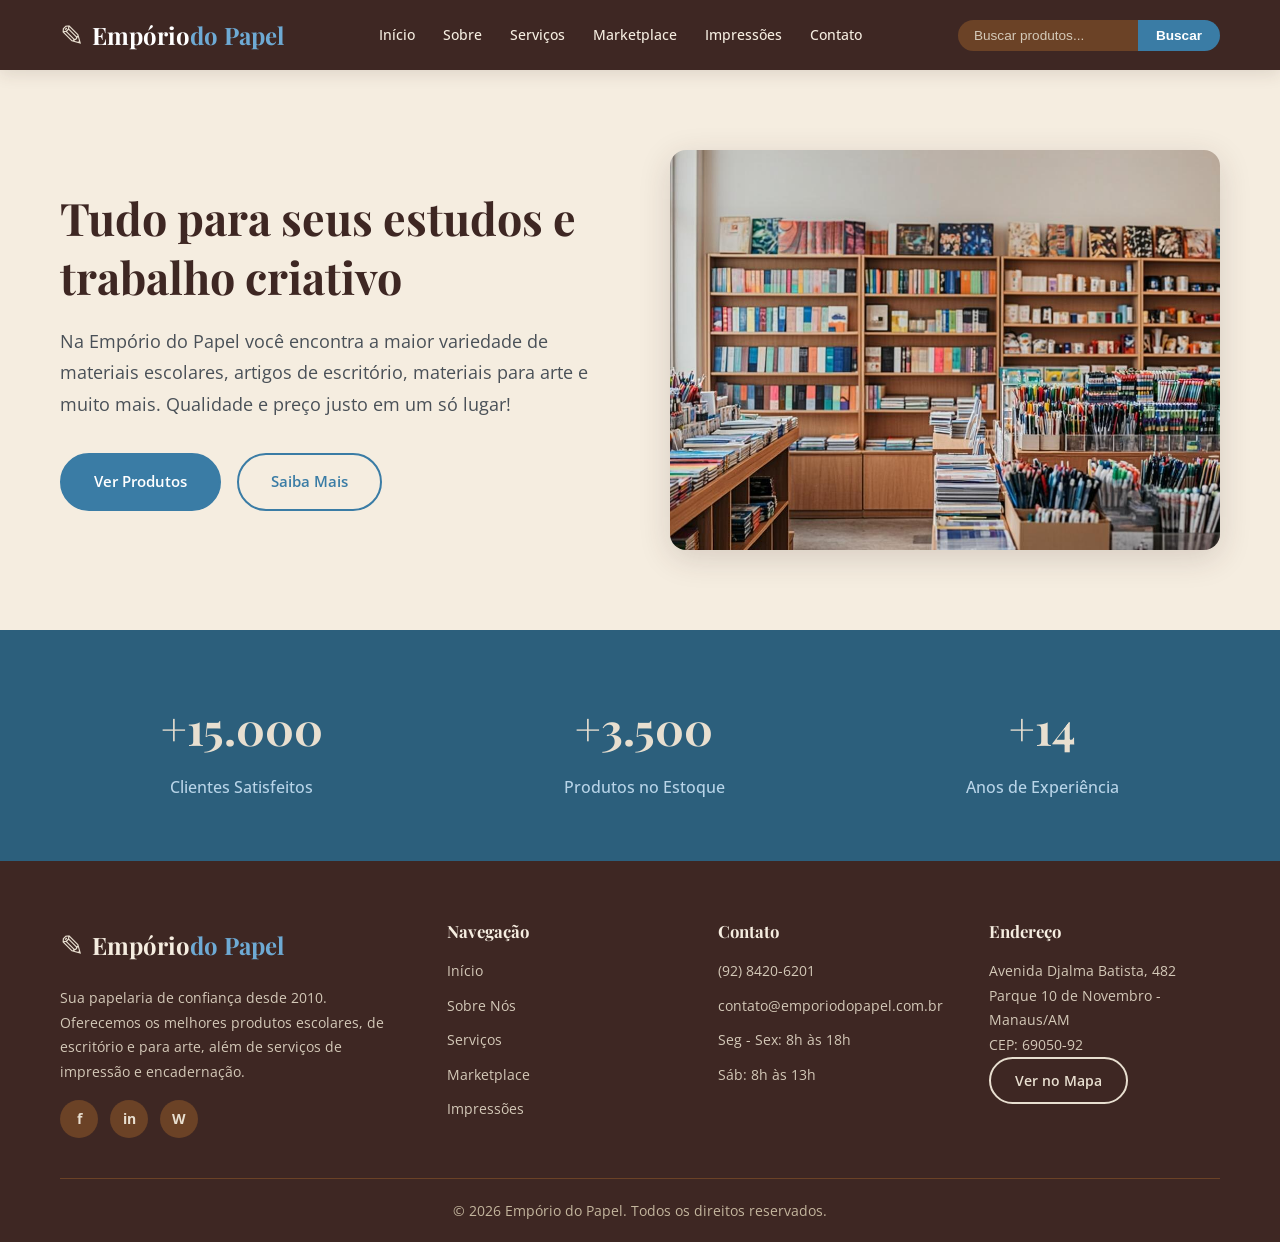
==== index.html @ 12debcd5 "Restruturação: CSS separado por página + páginas HTML separadas" ====
<!DOCTYPE html>
<html lang="pt-BR">
<head>
    <meta charset="UTF-8">
    <meta name="viewport" content="width=device-width, initial-scale=1.0">
    <title>Empório do Papel - Papelaria & Materiais Escolares</title>
    <link rel="stylesheet" href="CSS/global.css">
    <link rel="stylesheet" href="CSS/header.css">
    <link rel="stylesheet" href="CSS/hero.css">
    <link rel="stylesheet" href="CSS/stats.css">
    <link rel="stylesheet" href="CSS/footer.css">
    <link rel="stylesheet" href="CSS/responsive.css">
    <link href="https://fonts.googleapis.com/css2?family=Playfair+Display:wght@400;600;700&family=Open+Sans:wght@300;400;600;700&display=swap" rel="stylesheet">
</head>
<body>
    <header class="header">
        <div class="container header-inner">
            <div class="logo">
                <span class="logo-icon">&#9998;</span>
                <span class="logo-text">Empório<span class="logo-highlight">do Papel</span></span>
            </div>
            <nav class="nav">
                <a href="index.html">Início</a>
                <a href="pages/sobre.html">Sobre</a>
                <a href="pages/servicos.html">Serviços</a>
                <a href="pages/marketplace.html">Marketplace</a>
                <a href="pages/impressoes.html">Impressões</a>
                <a href="pages/contatos.html">Contato</a>
            </nav>
            <div class="header-search">
                <input type="text" placeholder="Buscar produtos..." class="search-input">
                <button class="search-btn">Buscar</button>
            </div>
            <a href="index.html" class="mobile-menu-btn">&#9776;</a>
        </div>
    </header>

    <section id="inicio" class="hero">
        <div class="container hero-inner">
            <div class="hero-content">
                <h1>Tudo para seus estudos e trabalho criativo</h1>
                <p>Na Empório do Papel você encontra a maior variedade de materiais escolares, artigos de escritório, materiais para arte e muito mais. Qualidade e preço justo em um só lugar!</p>
                <div class="hero-buttons">
                    <a href="pages/marketplace.html" class="btn btn-primary">Ver Produtos</a>
                    <a href="pages/sobre.html" class="btn btn-outline">Saiba Mais</a>
                </div>
            </div>
            <div class="hero-image">
                <img src="images/hero-stationery.png" alt="Interior da papelaria Empório do Papel">
            </div>
        </div>
    </section>

    <section class="stats">
        <div class="container stats-inner">
            <div class="stat-item">
                <span class="stat-number">+15.000</span>
                <span class="stat-label">Clientes Satisfeitos</span>
            </div>
            <div class="stat-item">
                <span class="stat-number">+3.500</span>
                <span class="stat-label">Produtos no Estoque</span>
            </div>
            <div class="stat-item">
                <span class="stat-number">+14</span>
                <span class="stat-label">Anos de Experiência</span>
            </div>
        </div>
    </section>

    <footer class="footer">
        <div class="container">
            <div class="footer-grid">
                <div class="footer-col">
                    <div class="footer-logo">
                        <span class="logo-icon">&#9998;</span>
                        <span class="logo-text">Empório<span class="logo-highlight">do Papel</span></span>
                    </div>
                    <p>Sua papelaria de confiança desde 2010. Oferecemos os melhores produtos escolares, de escritório e para arte, além de serviços de impressão e encadernação.</p>
                    <div class="social-icons">
                        <a href="#" class="social-icon" aria-label="Facebook">f</a>
                        <a href="#" class="social-icon" aria-label="Instagram">in</a>
                        <a href="#" class="social-icon" aria-label="WhatsApp">W</a>
                    </div>
                </div>
                <div class="footer-col">
                    <h4>Navegação</h4>
                    <ul>
                        <li><a href="index.html">Início</a></li>
                        <li><a href="pages/sobre.html">Sobre Nós</a></li>
                        <li><a href="pages/servicos.html">Serviços</a></li>
                        <li><a href="pages/marketplace.html">Marketplace</a></li>
                        <li><a href="pages/impressoes.html">Impressões</a></li>
                    </ul>
                </div>
                <div class="footer-col">
                    <h4>Contato</h4>
                    <ul>
                        <li>(92) 8420-6201</li>
                        <li>contato@emporiodopapel.com.br</li>
                        <li>Seg - Sex: 8h às 18h</li>
                        <li>Sáb: 8h às 13h</li>
                    </ul>
                </div>
                <div class="footer-col">
                    <h4>Endereço</h4>
                    <p>Avenida Djalma Batista, 482 <br>Parque 10 de Novembro - Manaus/AM<br>CEP: 69050-92</p>
                    <a href="#" class="btn btn-small btn-outline-light">Ver no Mapa</a>
                </div>
            </div>
            <div class="footer-bottom">
                <p>&copy; 2026 Empório do Papel. Todos os direitos reservados.</p>
            </div>
        </div>
    </footer>
</body>
</html>
---- CSS/global.css ----
:root {
    --bege-100: #FAF6F0;
    --bege-200: #F5EDE0;
    --bege-300: #E8DFD0;
    --bege-400: #D4C9B8;
    --bege-500: #C4B69E;
    --azul-100: #E8F1F8;
    --azul-200: #B8D4E8;
    --azul-300: #6EAAD4;
    --azul-400: #3A7CA5;
    --azul-500: #2C5F7C;
    --azul-600: #1E3A4F;
    --marrom-100: #F0E6DC;
    --marrom-200: #C9A882;
    --marrom-300: #8B5E3C;
    --marrom-400: #6B4226;
    --marrom-500: #5C3D2E;
    --marrom-600: #3E2723;
    --white: #FFFFFF;
    --gray-100: #F8F9FA;
    --gray-200: #E9ECEF;
    --gray-300: #DEE2E6;
    --gray-500: #ADB5BD;
    --gray-700: #495057;
    --gray-900: #212529;
    --shadow-sm: 0 2px 8px rgba(62, 39, 35, 0.08);
    --shadow-md: 0 4px 16px rgba(62, 39, 35, 0.12);
    --shadow-lg: 0 8px 32px rgba(62, 39, 35, 0.16);
    --radius-sm: 6px;
    --radius-md: 10px;
    --radius-lg: 16px;
    --radius-full: 50px;
    --transition: all 0.3s ease;
}

*, *::before, *::after {
    margin: 0;
    padding: 0;
    box-sizing: border-box;
}

html {
    scroll-behavior: smooth;
}

body {
    font-family: 'Open Sans', sans-serif;
    color: var(--gray-700);
    background-color: var(--white);
    line-height: 1.7;
    overflow-x: hidden;
}

h1, h2, h3, h4 {
    font-family: 'Playfair Display', serif;
    color: var(--marrom-600);
    line-height: 1.3;
}

img {
    max-width: 100%;
    height: auto;
    display: block;
}

a {
    text-decoration: none;
    color: inherit;
}

ul {
    list-style: none;
}

.container {
    max-width: 1200px;
    margin: 0 auto;
    padding: 0 20px;
}

.btn {
    display: inline-block;
    padding: 14px 32px;
    border-radius: var(--radius-full);
    font-weight: 600;
    font-size: 0.95rem;
    cursor: pointer;
    transition: var(--transition);
    border: 2px solid transparent;
    text-align: center;
}

.btn-primary {
    background-color: var(--azul-400);
    color: var(--white);
    border-color: var(--azul-400);
}

.btn-primary:hover {
    background-color: var(--azul-500);
    border-color: var(--azul-500);
    transform: translateY(-2px);
    box-shadow: var(--shadow-md);
}

.btn-secondary {
    background-color: var(--marrom-300);
    color: var(--white);
    border-color: var(--marrom-300);
}

.btn-secondary:hover {
    background-color: var(--marrom-400);
    border-color: var(--marrom-400);
    transform: translateY(-2px);
    box-shadow: var(--shadow-md);
}

.btn-outline {
    background: transparent;
    color: var(--azul-400);
    border-color: var(--azul-400);
}

.btn-outline:hover {
    background-color: var(--azul-400);
    color: var(--white);
    transform: translateY(-2px);
}

.btn-outline-light {
    background: transparent;
    color: var(--bege-300);
    border-color: var(--bege-300);
    padding: 10px 24px;
    font-size: 0.85rem;
}

.btn-outline-light:hover {
    background-color: var(--bege-300);
    color: var(--marrom-600);
}

.btn-small {
    padding: 10px 24px;
    font-size: 0.85rem;
}

.btn-full {
    width: 100%;
}

.btn-whatsapp {
    background-color: #25D366;
    color: var(--white);
    border-color: #25D366;
    padding: 16px 40px;
    font-size: 1.05rem;
}

.btn-whatsapp:hover {
    background-color: #1DA851;
    border-color: #1DA851;
    transform: translateY(-2px);
    box-shadow: var(--shadow-md);
}

.section-header {
    text-align: center;
    margin-bottom: 50px;
}

.section-header h2 {
    font-size: 2.2rem;
    margin-bottom: 16px;
}

.section-header p {
    font-size: 1.05rem;
    color: var(--gray-700);
    max-width: 600px;
    margin: 0 auto;
}
---- CSS/header.css ----
.header {
    background-color: var(--marrom-600);
    padding: 0;
    position: sticky;
    top: 0;
    z-index: 1000;
    box-shadow: var(--shadow-md);
}

.header-inner {
    display: flex;
    align-items: center;
    justify-content: space-between;
    height: 70px;
}

.logo {
    display: flex;
    align-items: center;
    gap: 8px;
}

.logo-icon {
    font-size: 1.8rem;
    color: var(--bege-300);
}

.logo-text {
    font-family: 'Playfair Display', serif;
    font-size: 1.5rem;
    font-weight: 700;
    color: var(--white);
}

.logo-highlight {
    color: var(--azul-300);
}

.nav {
    display: flex;
    gap: 28px;
}

.nav a {
    color: var(--bege-200);
    font-weight: 500;
    font-size: 0.9rem;
    transition: var(--transition);
    position: relative;
}

.nav a::after {
    content: '';
    position: absolute;
    bottom: -4px;
    left: 0;
    width: 0;
    height: 2px;
    background-color: var(--azul-300);
    transition: var(--transition);
}

.nav a:hover {
    color: var(--white);
}

.nav a:hover::after {
    width: 100%;
}

.header-search {
    display: flex;
    align-items: center;
    gap: 0;
}

.search-input {
    padding: 8px 16px;
    border: none;
    border-radius: var(--radius-full) 0 0 var(--radius-full);
    background-color: var(--marrom-400);
    color: var(--bege-200);
    font-size: 0.85rem;
    outline: none;
    width: 180px;
}

.search-input::placeholder {
    color: var(--bege-400);
}

.search-btn {
    padding: 8px 18px;
    border: none;
    border-radius: 0 var(--radius-full) var(--radius-full) 0;
    background-color: var(--azul-400);
    color: var(--white);
    font-size: 0.85rem;
    font-weight: 600;
    cursor: pointer;
    transition: var(--transition);
}

.search-btn:hover {
    background-color: var(--azul-500);
}

.mobile-menu-btn {
    display: none;
    background: none;
    border: none;
    color: var(--white);
    font-size: 1.5rem;
    cursor: pointer;
}
---- CSS/hero.css ----
.hero {
    background-color: var(--bege-200);
    padding: 80px 0;
}

.hero-inner {
    display: flex;
    align-items: center;
    gap: 60px;
}

.hero-content {
    flex: 1;
}

.hero-content h1 {
    font-size: 2.8rem;
    margin-bottom: 20px;
    color: var(--marrom-600);
}

.hero-content p {
    font-size: 1.1rem;
    color: var(--gray-700);
    margin-bottom: 32px;
    line-height: 1.8;
}

.hero-buttons {
    display: flex;
    gap: 16px;
}

.hero-image {
    flex: 1;
    border-radius: var(--radius-lg);
    overflow: hidden;
    box-shadow: var(--shadow-lg);
}

.hero-image img {
    width: 100%;
    height: 400px;
    object-fit: cover;
}
---- CSS/stats.css ----
.stats {
    background-color: var(--azul-500);
    padding: 60px 0;
}

.stats-inner {
    display: flex;
    justify-content: space-around;
    text-align: center;
    gap: 40px;
}

.stat-item {
    display: flex;
    flex-direction: column;
}

.stat-number {
    font-family: 'Playfair Display', serif;
    font-size: 2.8rem;
    font-weight: 700;
    color: var(--bege-300);
    margin-bottom: 8px;
}

.stat-label {
    font-size: 1rem;
    color: var(--azul-200);
    font-weight: 500;
}
---- CSS/footer.css ----
.footer {
    background-color: var(--marrom-600);
    padding: 60px 0 0;
    color: var(--bege-300);
}

.footer-grid {
    display: grid;
    grid-template-columns: 1.5fr 1fr 1fr 1fr;
    gap: 40px;
    padding-bottom: 40px;
    border-bottom: 1px solid var(--marrom-400);
}

.footer-logo {
    display: flex;
    align-items: center;
    gap: 8px;
    margin-bottom: 16px;
}

.footer .logo-text {
    color: var(--bege-200);
}

.footer .logo-highlight {
    color: var(--azul-300);
}

.footer .logo-icon {
    color: var(--bege-300);
}

.footer-col p {
    font-size: 0.9rem;
    line-height: 1.7;
    color: var(--bege-400);
}

.footer-col h4 {
    font-size: 1.05rem;
    color: var(--bege-200);
    margin-bottom: 16px;
    font-family: 'Playfair Display', serif;
}

.footer-col ul li {
    margin-bottom: 10px;
    font-size: 0.9rem;
    color: var(--bege-400);
}

.footer-col ul li a {
    color: var(--bege-400);
    transition: var(--transition);
}

.footer-col ul li a:hover {
    color: var(--azul-300);
}

.social-icons {
    display: flex;
    gap: 12px;
    margin-top: 16px;
}

.social-icon {
    width: 38px;
    height: 38px;
    border-radius: 50%;
    background-color: var(--marrom-400);
    color: var(--bege-300);
    display: flex;
    align-items: center;
    justify-content: center;
    font-size: 0.9rem;
    font-weight: 700;
    transition: var(--transition);
}

.social-icon:hover {
    background-color: var(--azul-400);
    color: var(--white);
}

.footer-bottom {
    padding: 20px 0;
    text-align: center;
}

.footer-bottom p {
    font-size: 0.85rem;
    color: var(--bege-500);
}
---- CSS/responsive.css ----
@media (max-width: 1024px) {
    .hero-content h1 {
        font-size: 2.2rem;
    }

    .services-grid,
    .products-grid {
        grid-template-columns: repeat(2, 1fr);
    }

    .printing-inner {
        flex-direction: column;
    }

    .printing-image {
        position: static;
    }

    .printing-image img {
        height: 300px;
    }

    .footer-grid {
        grid-template-columns: repeat(2, 1fr);
    }
}

@media (max-width: 768px) {
    .nav {
        display: none;
        position: absolute;
        top: 70px;
        left: 0;
        right: 0;
        background-color: var(--marrom-600);
        flex-direction: column;
        padding: 20px;
        gap: 16px;
        box-shadow: var(--shadow-md);
    }

    .nav.active {
        display: flex;
    }

    .header-search {
        display: none;
    }

    .mobile-menu-btn {
        display: block;
    }

    .hero-inner {
        flex-direction: column;
        padding: 40px 0;
    }

    .hero-content h1 {
        font-size: 2rem;
    }

    .hero-image img {
        height: 280px;
    }

    .about-inner {
        flex-direction: column;
    }

    .about-text h2,
    .location-text h2 {
        font-size: 1.8rem;
    }

    .stats-inner {
        flex-direction: column;
        gap: 24px;
    }

    .stat-number {
        font-size: 2rem;
    }

    .services-grid,
    .products-grid,
    .team-grid {
        grid-template-columns: 1fr;
    }

    .printing-tables {
        grid-template-columns: 1fr;
    }

    .extra-grid {
        grid-template-columns: 1fr;
    }

    .contact-inner {
        grid-template-columns: 1fr;
    }

    .location-inner {
        flex-direction: column;
    }

    .whatsapp-inner {
        flex-direction: column;
        text-align: center;
    }

    .footer-grid {
        grid-template-columns: 1fr;
        gap: 30px;
    }

    .hero-buttons {
        flex-direction: column;
    }

    .hero-buttons .btn {
        text-align: center;
    }
}

@media (max-width: 480px) {
    .hero-content h1 {
        font-size: 1.7rem;
    }

    .section-header h2,
    .marketplace-header h2 {
        font-size: 1.7rem;
    }

    .container {
        padding: 0 16px;
    }

    .product-image {
        height: 200px;
    }
}
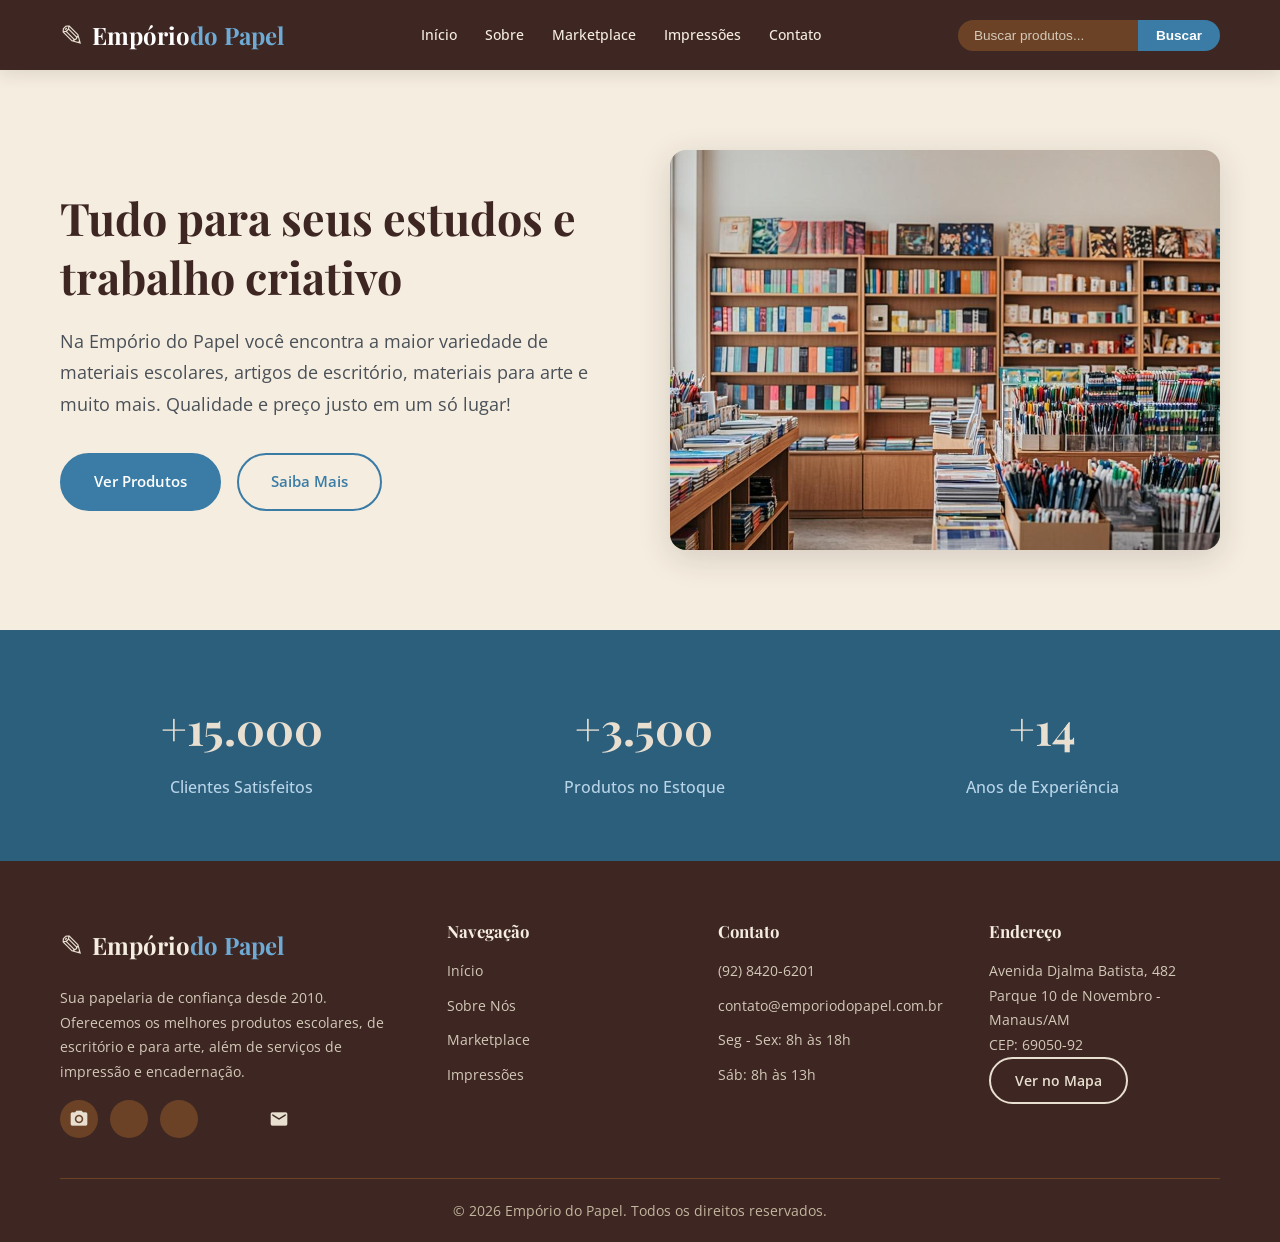
==== commit 29594e5a: "Remove Serviços, move equipe p/ Sobre, ícones Material Icons, botões estáticos" ====
--- a/index.html
+++ b/index.html
@@ -11,6 +11,7 @@
     <link rel="stylesheet" href="CSS/footer.css">
     <link rel="stylesheet" href="CSS/responsive.css">
     <link href="https://fonts.googleapis.com/css2?family=Playfair+Display:wght@400;600;700&family=Open+Sans:wght@300;400;600;700&display=swap" rel="stylesheet">
+    <link href="https://fonts.googleapis.com/icon?family=Material+Icons" rel="stylesheet">
 </head>
 <body>
     <header class="header">
@@ -22,7 +23,6 @@
             <nav class="nav">
                 <a href="index.html">Início</a>
                 <a href="pages/sobre.html">Sobre</a>
-                <a href="pages/servicos.html">Serviços</a>
                 <a href="pages/marketplace.html">Marketplace</a>
                 <a href="pages/impressoes.html">Impressões</a>
                 <a href="pages/contatos.html">Contato</a>
@@ -41,8 +41,8 @@
                 <h1>Tudo para seus estudos e trabalho criativo</h1>
                 <p>Na Empório do Papel você encontra a maior variedade de materiais escolares, artigos de escritório, materiais para arte e muito mais. Qualidade e preço justo em um só lugar!</p>
                 <div class="hero-buttons">
-                    <a href="pages/marketplace.html" class="btn btn-primary">Ver Produtos</a>
-                    <a href="pages/sobre.html" class="btn btn-outline">Saiba Mais</a>
+                    <a href="#" class="btn btn-primary">Ver Produtos</a>
+                    <a href="#" class="btn btn-outline">Saiba Mais</a>
                 </div>
             </div>
             <div class="hero-image">
@@ -78,9 +78,9 @@
                     </div>
                     <p>Sua papelaria de confiança desde 2010. Oferecemos os melhores produtos escolares, de escritório e para arte, além de serviços de impressão e encadernação.</p>
                     <div class="social-icons">
-                        <a href="#" class="social-icon" aria-label="Facebook">f</a>
-                        <a href="#" class="social-icon" aria-label="Instagram">in</a>
-                        <a href="#" class="social-icon" aria-label="WhatsApp">W</a>
+                        <a href="#" class="social-icon" aria-label="Instagram"><span class="material-icons">photo_camera</span></a>
+                        <a href="#" class="social-icon" aria-label="YouTube"><span class="material-icons">play_circle</span></a>
+                        <a href="#" class="social-icon" aria-label="TikTok"><span class="material-icons">alternate_email</span></a>
                     </div>
                 </div>
                 <div class="footer-col">
@@ -88,7 +88,6 @@
                     <ul>
                         <li><a href="index.html">Início</a></li>
                         <li><a href="pages/sobre.html">Sobre Nós</a></li>
-                        <li><a href="pages/servicos.html">Serviços</a></li>
                         <li><a href="pages/marketplace.html">Marketplace</a></li>
                         <li><a href="pages/impressoes.html">Impressões</a></li>
                     </ul>
--- a/CSS/footer.css
+++ b/CSS/footer.css
@@ -74,9 +74,11 @@
     display: flex;
     align-items: center;
     justify-content: center;
-    font-size: 0.9rem;
-    font-weight: 700;
     transition: var(--transition);
+}
+
+.social-icon .material-icons {
+    font-size: 20px;
 }
 
 .social-icon:hover {
--- a/CSS/responsive.css
+++ b/CSS/responsive.css
@@ -3,7 +3,6 @@
         font-size: 2.2rem;
     }
 
-    .services-grid,
     .products-grid {
         grid-template-columns: repeat(2, 1fr);
     }
@@ -82,7 +81,6 @@
         font-size: 2rem;
     }
 
-    .services-grid,
     .products-grid,
     .team-grid {
         grid-template-columns: 1fr;
